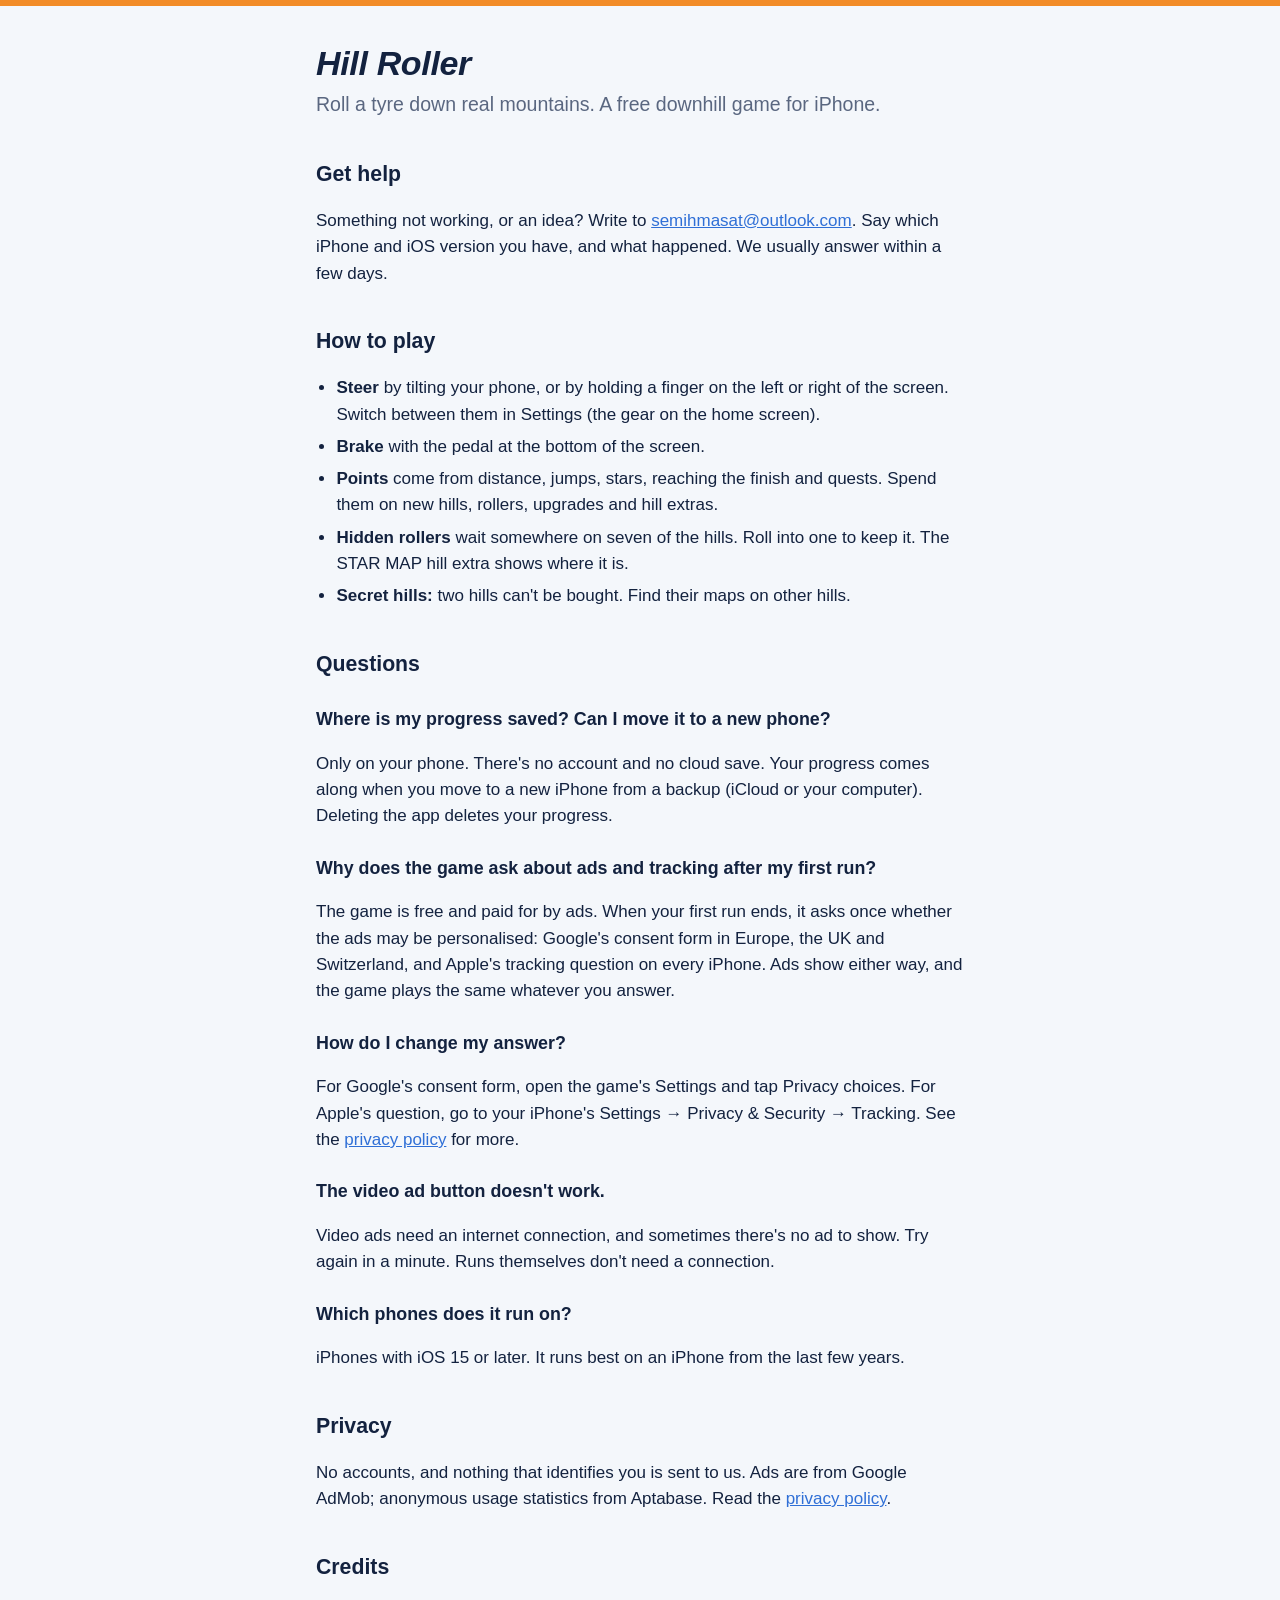
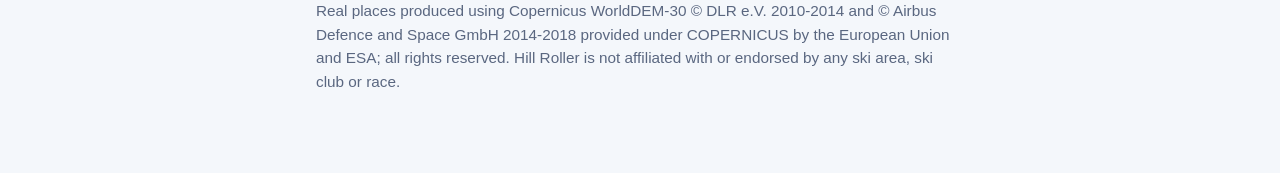
==== hill-roller/index.html @ f1d84c03 "Hill Roller: support page, privacy policy, app-ads.txt Co-Authored-By: Claude Opus 5.5 <noreply@anth" ====
<!doctype html>
<html lang="en">
<head>
<meta charset="utf-8">
<meta name="viewport" content="width=device-width, initial-scale=1">
<title>Hill Roller support</title>
<link rel="stylesheet" href="style.css">
</head>
<body>
<main>
<h1>Hill Roller</h1>
<p class="lead">Roll a tyre down real mountains. A free downhill game for iPhone.</p>

<h2>Get help</h2>
<p>Something not working, or an idea? Write to <a href="mailto:semihmasat@outlook.com">semihmasat@outlook.com</a>. Say which iPhone and iOS
version you have, and what happened. We usually answer within a few days.</p>

<h2>How to play</h2>
<ul>
<li><strong>Steer</strong> by tilting your phone, or by holding a finger on the left or right of the screen. Switch
between them in Settings (the gear on the home screen).</li>
<li><strong>Brake</strong> with the pedal at the bottom of the screen.</li>
<li><strong>Points</strong> come from distance, jumps, stars, reaching the finish and quests. Spend them on new hills,
rollers, upgrades and hill extras.</li>
<li><strong>Hidden rollers</strong> wait somewhere on seven of the hills. Roll into one to keep it. The STAR MAP hill
extra shows where it is.</li>
<li><strong>Secret hills:</strong> two hills can't be bought. Find their maps on other hills.</li>
</ul>

<h2>Questions</h2>
<h3>Where is my progress saved? Can I move it to a new phone?</h3>
<p>Only on your phone. There's no account and no cloud save. Your progress comes along when you move to a new iPhone
from a backup (iCloud or your computer). Deleting the app deletes your progress.</p>

<h3>Why does the game ask about ads and tracking after my first run?</h3>
<p>The game is free and paid for by ads. When your first run ends, it asks once whether the ads may be personalised:
Google's consent form in Europe, the UK and Switzerland, and Apple's tracking question on every iPhone. Ads show
either way, and the game plays the same whatever you answer.</p>

<h3>How do I change my answer?</h3>
<p>For Google's consent form, open the game's Settings and tap Privacy choices. For Apple's question, go to your
iPhone's Settings → Privacy &amp; Security → Tracking. See the <a href="privacy.html">privacy policy</a> for more.</p>

<h3>The video ad button doesn't work.</h3>
<p>Video ads need an internet connection, and sometimes there's no ad to show. Try again in a minute. Runs themselves
don't need a connection.</p>

<h3>Which phones does it run on?</h3>
<p>iPhones with iOS 15 or later. It runs best on an iPhone from the last few years.</p>

<h2>Privacy</h2>
<p>No accounts, and nothing that identifies you is sent to us. Ads are from Google AdMob; anonymous usage statistics
from Aptabase. Read the <a href="privacy.html">privacy policy</a>.</p>

<h2>Credits</h2>
<p class="small">Real places produced using Copernicus WorldDEM-30 © DLR e.V. 2010-2014 and © Airbus Defence and Space
GmbH 2014-2018 provided under COPERNICUS by the European Union and ESA; all rights reserved. Hill Roller is not
affiliated with or endorsed by any ski area, ski club or race.</p>
</main>
</body>
</html>
---- hill-roller/style.css ----
:root {
  --bg: #f4f7fb;
  --text: #13223f;
  --muted: #5a6780;
  --accent: #2f6fd6;
  --stripe: #f28c28;
}
@media (prefers-color-scheme: dark) {
  :root {
    --bg: #0f1a2e;
    --text: #e8eef8;
    --muted: #9fb0cc;
    --accent: #7fb0ff;
  }
}
* { box-sizing: border-box; }
body {
  margin: 0;
  background: var(--bg);
  color: var(--text);
  font: 17px/1.55 -apple-system, BlinkMacSystemFont, "Segoe UI", Roboto, sans-serif;
  border-top: 6px solid var(--stripe);
}
main { max-width: 680px; margin: 0 auto; padding: 24px 16px 64px; }
h1 { font-size: 2em; line-height: 1.15; margin: 0.4em 0 0.2em; font-style: italic; letter-spacing: -0.01em; }
h2 { font-size: 1.25em; margin: 1.8em 0 0.4em; }
h3 { font-size: 1.05em; margin: 1.4em 0 0.2em; }
a { color: var(--accent); }
ul { padding-left: 1.2em; }
li { margin: 0.35em 0; }
.lead { font-size: 1.15em; color: var(--muted); margin-top: 0; }
.meta, .small { color: var(--muted); font-size: 0.9em; }
.back { margin: 0; }
.back a { text-decoration: none; }
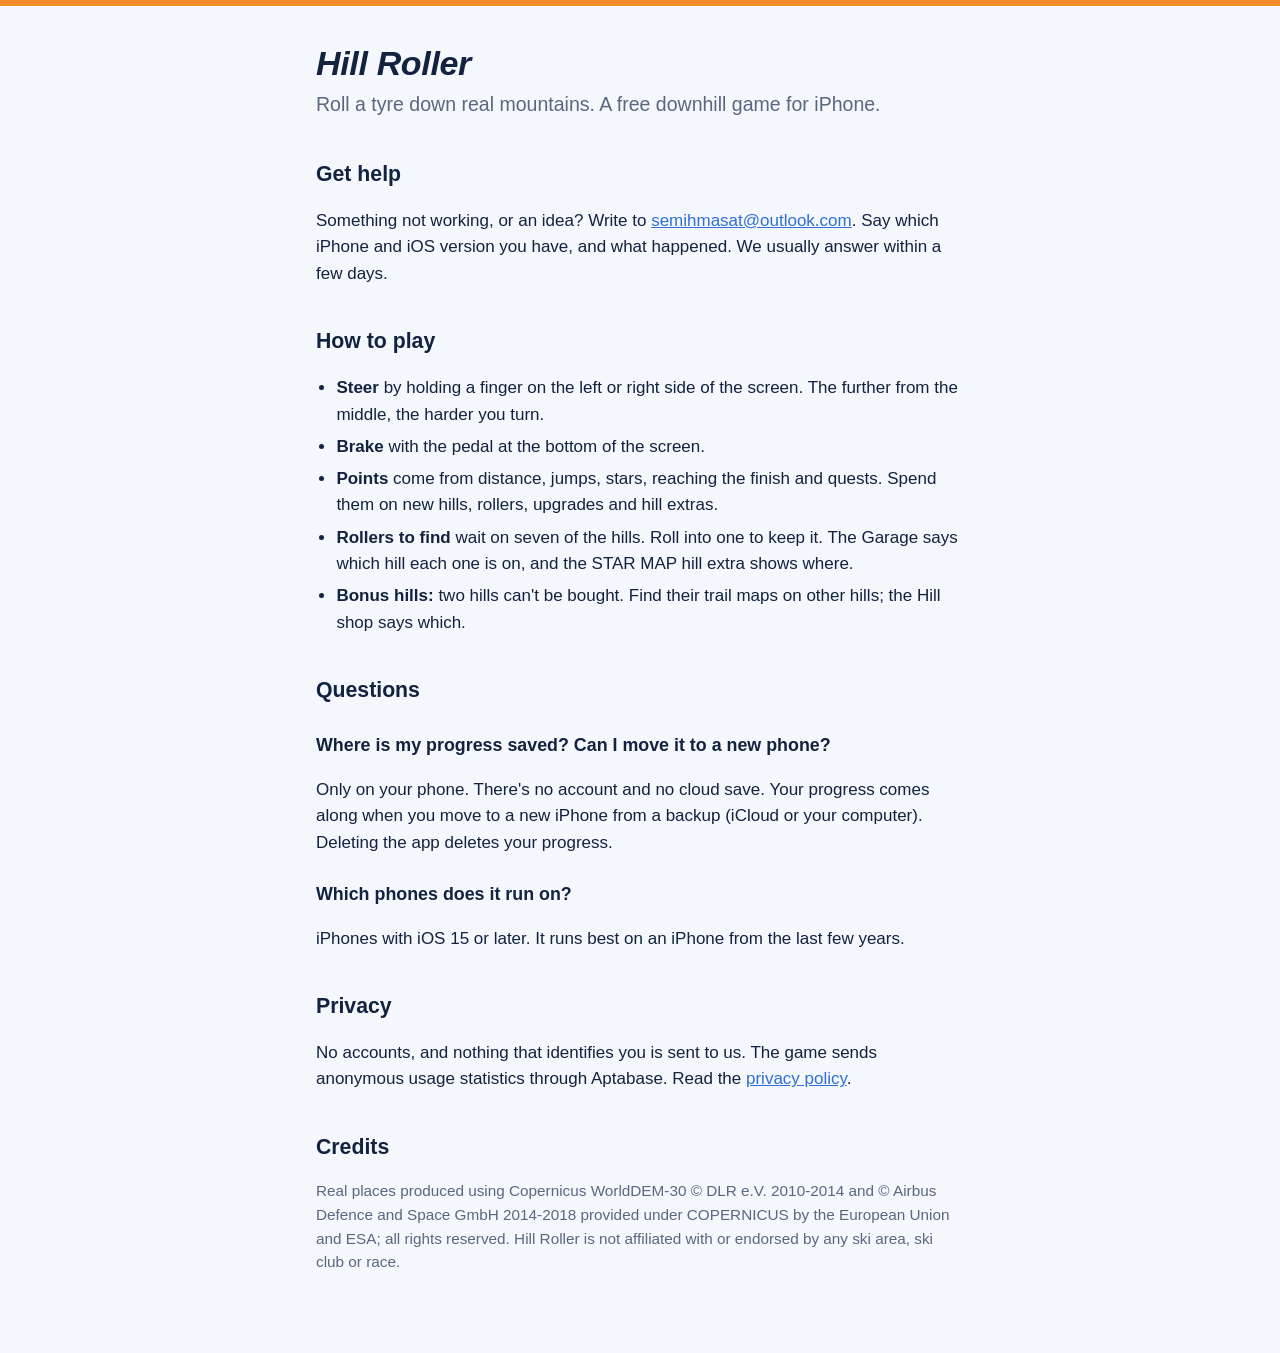
==== commit f80c9b18: "Hill Roller: privacy policy and support page for 1.0 build 5" ====
--- a/hill-roller/index.html
+++ b/hill-roller/index.html
@@ -17,14 +17,15 @@
 
 <h2>How to play</h2>
 <ul>
-<li><strong>Steer</strong> by tilting your phone, or by holding a finger on the left or right of the screen. Switch
-between them in Settings (the gear on the home screen).</li>
+<li><strong>Steer</strong> by holding a finger on the left or right side of the screen. The further from the middle,
+the harder you turn.</li>
 <li><strong>Brake</strong> with the pedal at the bottom of the screen.</li>
 <li><strong>Points</strong> come from distance, jumps, stars, reaching the finish and quests. Spend them on new hills,
 rollers, upgrades and hill extras.</li>
-<li><strong>Hidden rollers</strong> wait somewhere on seven of the hills. Roll into one to keep it. The STAR MAP hill
-extra shows where it is.</li>
-<li><strong>Secret hills:</strong> two hills can't be bought. Find their maps on other hills.</li>
+<li><strong>Rollers to find</strong> wait on seven of the hills. Roll into one to keep it. The Garage says which hill
+each one is on, and the STAR MAP hill extra shows where.</li>
+<li><strong>Bonus hills:</strong> two hills can't be bought. Find their trail maps on other hills; the Hill shop says
+which.</li>
 </ul>
 
 <h2>Questions</h2>
@@ -32,25 +33,12 @@
 <p>Only on your phone. There's no account and no cloud save. Your progress comes along when you move to a new iPhone
 from a backup (iCloud or your computer). Deleting the app deletes your progress.</p>
 
-<h3>Why does the game ask about ads and tracking after my first run?</h3>
-<p>The game is free and paid for by ads. When your first run ends, it asks once whether the ads may be personalised:
-Google's consent form in Europe, the UK and Switzerland, and Apple's tracking question on every iPhone. Ads show
-either way, and the game plays the same whatever you answer.</p>
-
-<h3>How do I change my answer?</h3>
-<p>For Google's consent form, open the game's Settings and tap Privacy choices. For Apple's question, go to your
-iPhone's Settings → Privacy &amp; Security → Tracking. See the <a href="privacy.html">privacy policy</a> for more.</p>
-
-<h3>The video ad button doesn't work.</h3>
-<p>Video ads need an internet connection, and sometimes there's no ad to show. Try again in a minute. Runs themselves
-don't need a connection.</p>
-
 <h3>Which phones does it run on?</h3>
 <p>iPhones with iOS 15 or later. It runs best on an iPhone from the last few years.</p>
 
 <h2>Privacy</h2>
-<p>No accounts, and nothing that identifies you is sent to us. Ads are from Google AdMob; anonymous usage statistics
-from Aptabase. Read the <a href="privacy.html">privacy policy</a>.</p>
+<p>No accounts, and nothing that identifies you is sent to us. The game sends anonymous usage statistics through
+Aptabase. Read the <a href="privacy.html">privacy policy</a>.</p>
 
 <h2>Credits</h2>
 <p class="small">Real places produced using Copernicus WorldDEM-30 © DLR e.V. 2010-2014 and © Airbus Defence and Space
